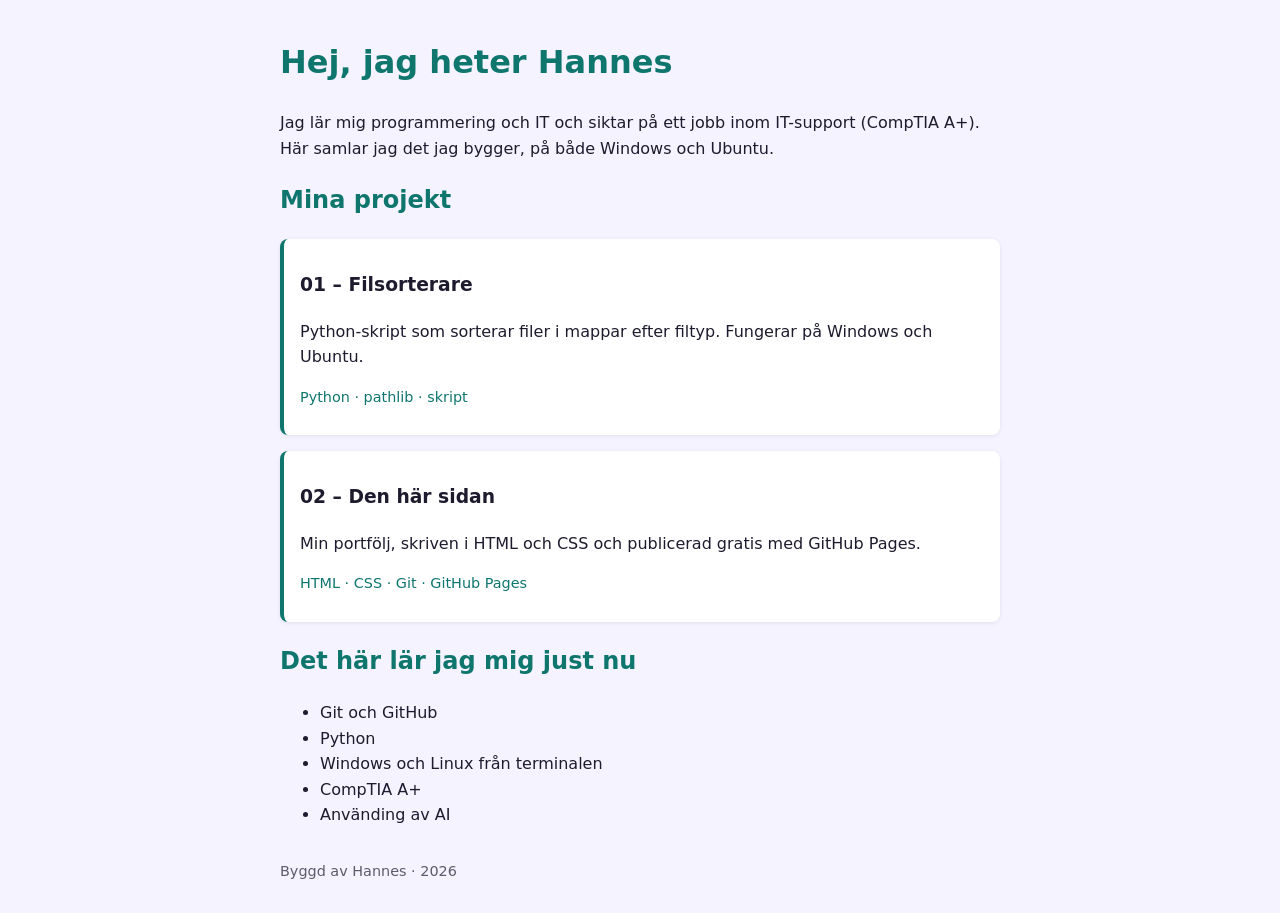
==== index.html @ ddd94f55 "Min första webbsida" ====
<!DOCTYPE html>
<html lang="sv">
<head>
  <!-- head = information OM sidan, syns inte på själva sidan -->
  <meta charset="UTF-8">
  <meta name="viewport" content="width=device-width, initial-scale=1">
  <title>Hannes – projekt</title>
  <link rel="stylesheet" href="style.css">
</head>
<body>
  <!-- body = allt som syns -->
  <header>
    <h1>Hej, jag heter Hannes</h1>
    <p>Jag lär mig programmering och IT och siktar på ett jobb inom IT-support (CompTIA A+).
       Här samlar jag det jag bygger, på både Windows och Ubuntu.</p>
  </header>

  <main>
    <h2>Mina projekt</h2>

    <article class="kort">
      <h3>01 – Filsorterare</h3>
      <p>Python-skript som sorterar filer i mappar efter filtyp. Fungerar på Windows och Ubuntu.</p>
      <p class="taggar">Python · pathlib · skript</p>
    </article>

    <article class="kort">
      <h3>02 – Den här sidan</h3>
      <p>Min portfölj, skriven i HTML och CSS och publicerad gratis med GitHub Pages.</p>
      <p class="taggar">HTML · CSS · Git · GitHub Pages</p>
    </article>

    <h2>Det här lär jag mig just nu</h2>
    <ul>
      <li>Git och GitHub</li>
      <li>Python</li>
      <li>Windows och Linux från terminalen</li>
      <li>CompTIA A+</li>
      <li>Använding av AI</li>
    </ul>
  </main>

  <footer>
    <p>Byggd av Hannes · 2026</p>
  </footer>
</body>
</html>
---- style.css ----
/* Färger samlade på ett ställe, så du byter tema genom att ändra här */
:root {
  --bakgrund: #f5f3ff;
  --text: #1f1b2e;
  --lila: #0f766e;
  --kort: #ffffff;
}

body {
  font-family: system-ui, sans-serif;
  background: var(--bakgrund);
  color: var(--text);
  max-width: 720px;      /* raderna blir inte för långa på stora skärmar */
  margin: 0 auto;        /* centrerar sidan */
  padding: 16px;
  line-height: 1.6;
}

h1, h2 {
  color: var(--lila);
}

.kort {
  background: var(--kort);
  border-left: 4px solid var(--lila);
  border-radius: 8px;
  padding: 12px 16px;
  margin-bottom: 16px;
  box-shadow: 0 1px 4px rgba(0, 0, 0, 0.08);
}

.taggar {
  font-size: 0.9em;
  color: var(--lila);
}

footer {
  margin-top: 32px;
  font-size: 0.9em;
  opacity: 0.7;
}
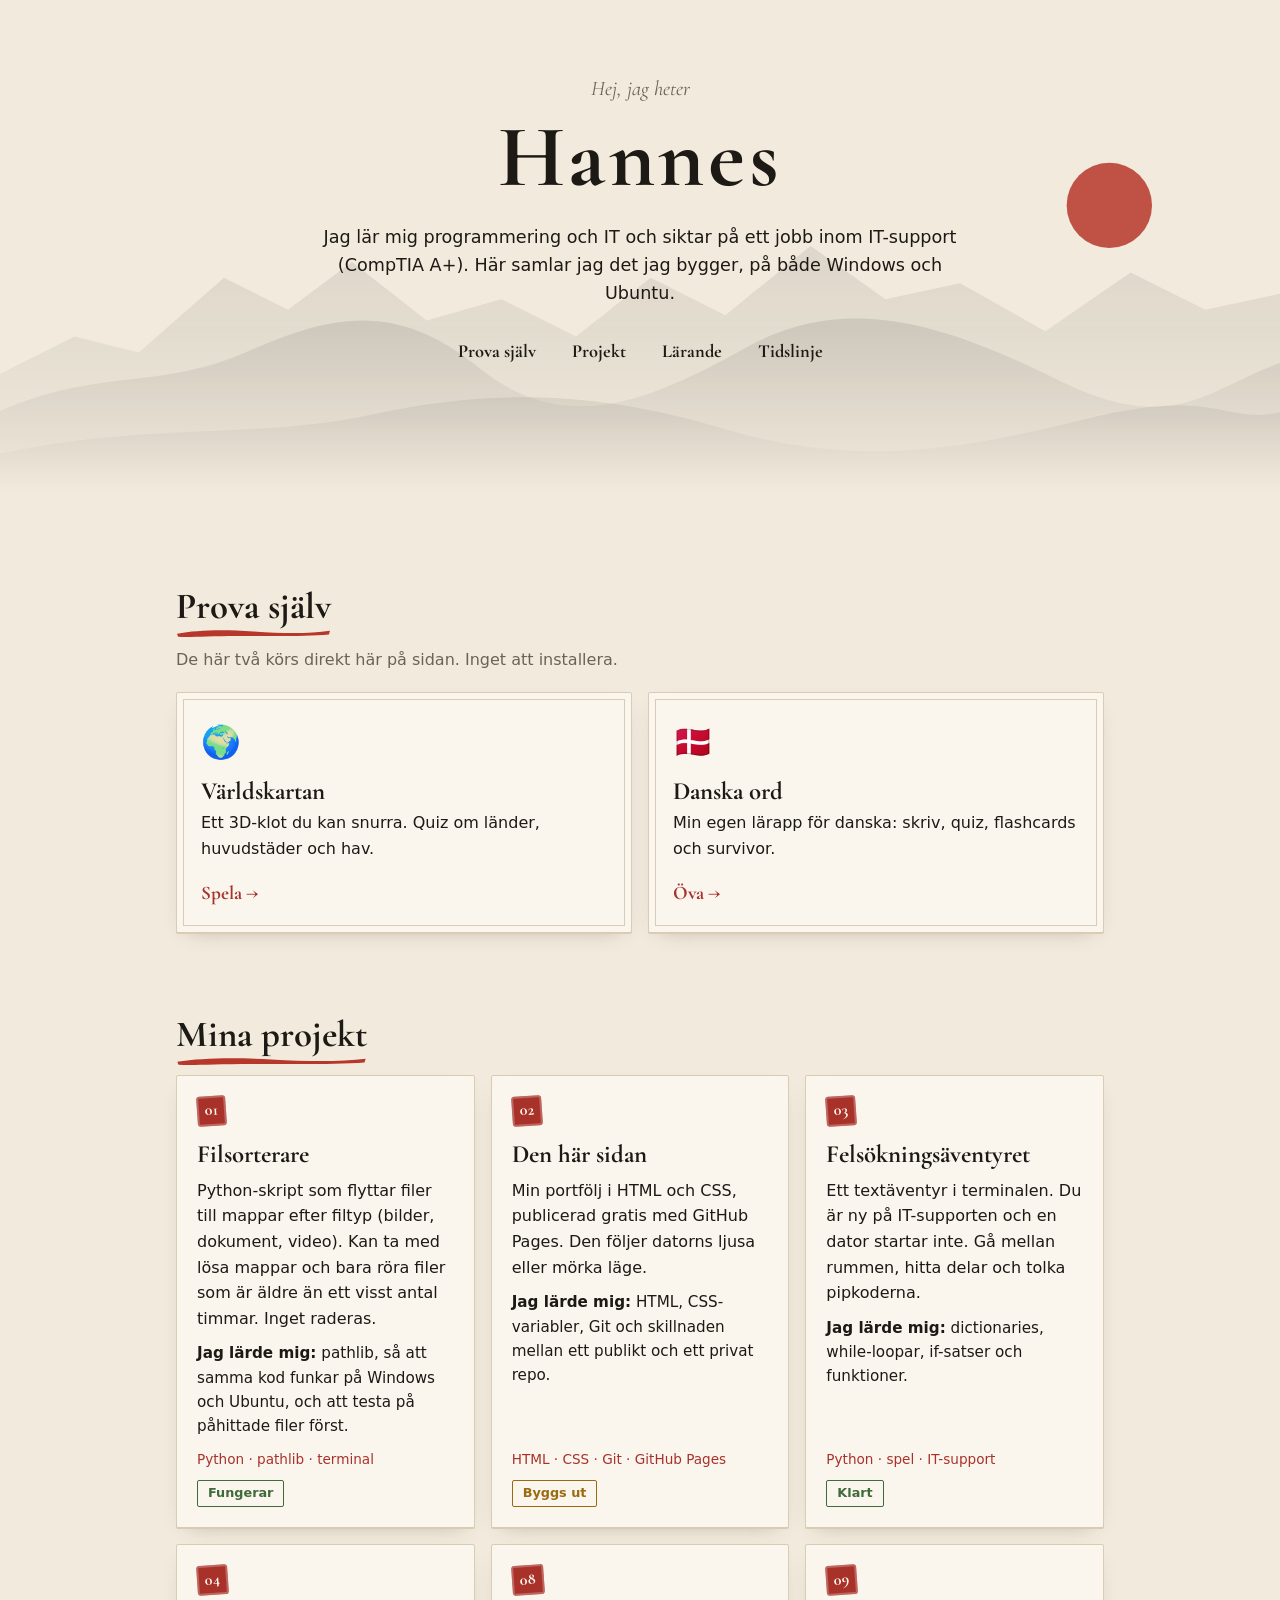
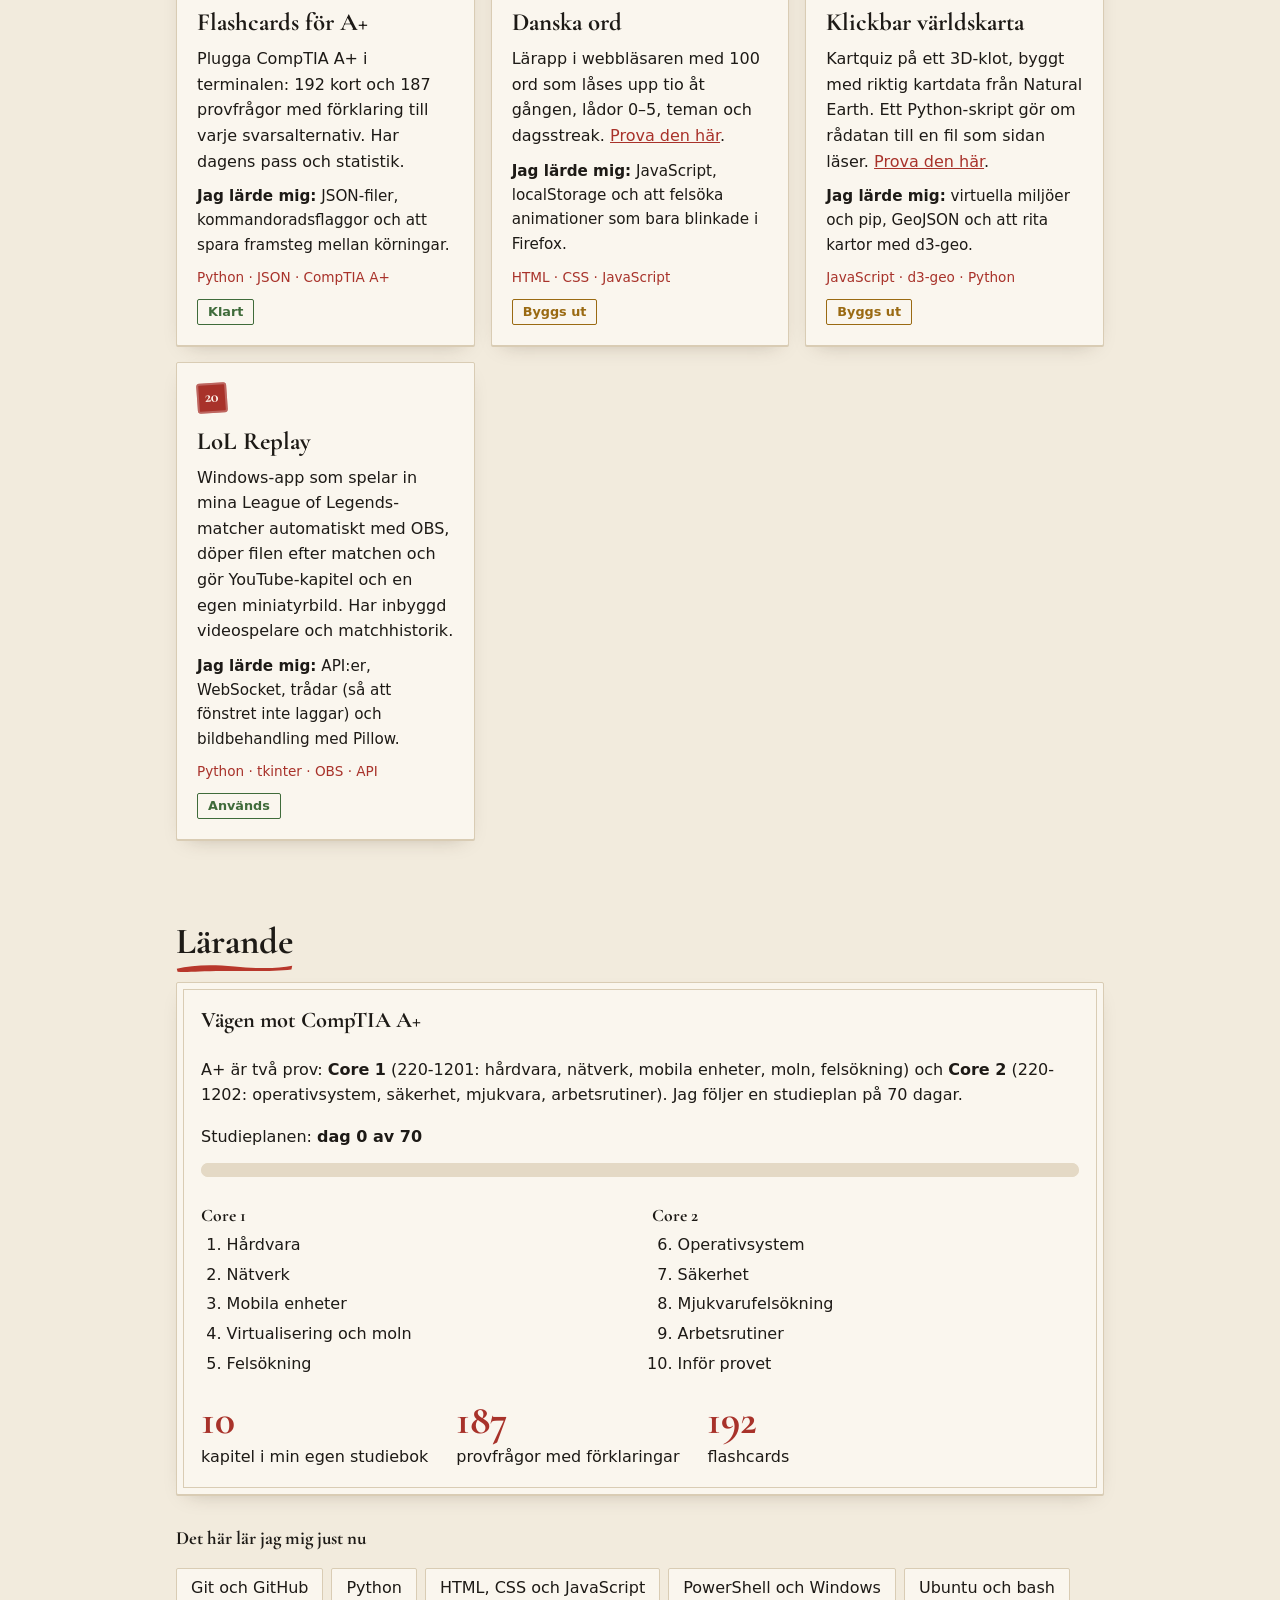
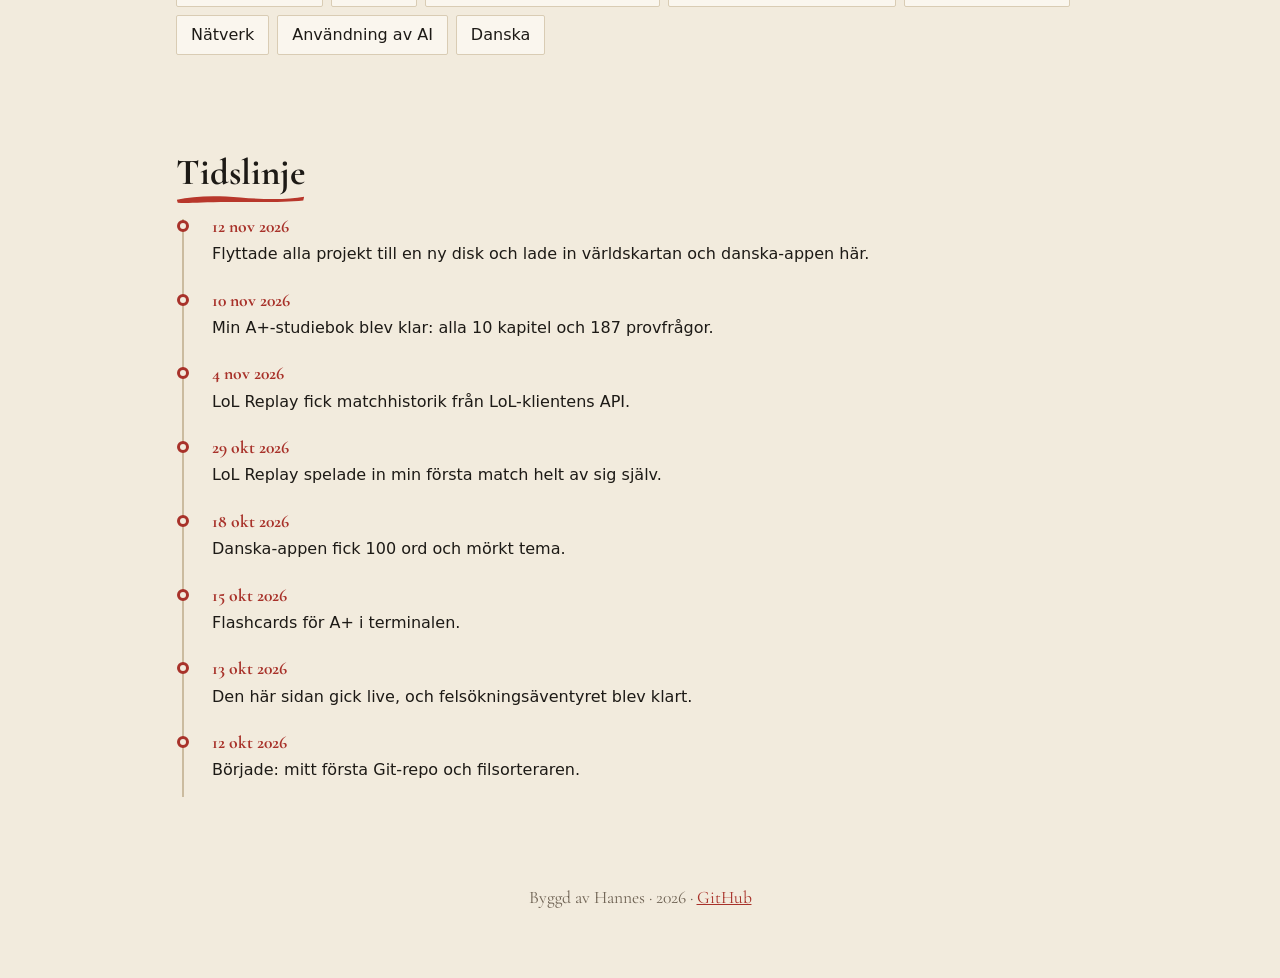
==== commit 82dc76a2: "Ny design Bläck och berg, fler projekt, lärande, världskarta och danska" ====
--- a/index.html
+++ b/index.html
@@ -4,44 +4,215 @@
   <!-- head = information OM sidan, syns inte på själva sidan -->
   <meta charset="UTF-8">
   <meta name="viewport" content="width=device-width, initial-scale=1">
-  <title>Hannes – projekt</title>
+  <title>Hannes – projekt och lärande</title>
+  <meta name="description" content="Hannes portfölj: projekt i Python, HTML och JavaScript, och vägen mot CompTIA A+ och ett jobb inom IT-support.">
+  <!-- Allt utseende ligger i style.css. Byt den filen så byter du design. -->
   <link rel="stylesheet" href="style.css">
 </head>
 <body>
   <!-- body = allt som syns -->
-  <header>
-    <h1>Hej, jag heter Hannes</h1>
-    <p>Jag lär mig programmering och IT och siktar på ett jobb inom IT-support (CompTIA A+).
+
+  <!-- ===== HUVUDET: namn, kort presentation och meny ===== -->
+  <header class="topp">
+    <p class="hej">Hej, jag heter</p>
+    <h1>Hannes</h1>
+    <p class="ingress">Jag lär mig programmering och IT och siktar på ett jobb inom IT-support (CompTIA A+).
        Här samlar jag det jag bygger, på både Windows och Ubuntu.</p>
+
+    <!-- Menyn. href="#projekt" hoppar till elementet som har id="projekt" längre ner -->
+    <nav class="meny" aria-label="Innehåll">
+      <a href="#prova">Prova själv</a>
+      <a href="#projekt">Projekt</a>
+      <a href="#larande">Lärande</a>
+      <a href="#tidslinje">Tidslinje</a>
+    </nav>
   </header>
 
   <main>
-    <h2>Mina projekt</h2>
-
-    <article class="kort">
-      <h3>01 – Filsorterare</h3>
-      <p>Python-skript som sorterar filer i mappar efter filtyp. Fungerar på Windows och Ubuntu.</p>
-      <p class="taggar">Python · pathlib · skript</p>
-    </article>
-
-    <article class="kort">
-      <h3>02 – Den här sidan</h3>
-      <p>Min portfölj, skriven i HTML och CSS och publicerad gratis med GitHub Pages.</p>
-      <p class="taggar">HTML · CSS · Git · GitHub Pages</p>
-    </article>
-
-    <h2>Det här lär jag mig just nu</h2>
-    <ul>
-      <li>Git och GitHub</li>
-      <li>Python</li>
-      <li>Windows och Linux från terminalen</li>
-      <li>CompTIA A+</li>
-      <li>Använding av AI</li>
-    </ul>
+
+    <!-- ===== PROVA SJÄLV: projekt som går att använda direkt i webbläsaren ===== -->
+    <section id="prova">
+      <h2>Prova själv</h2>
+      <p class="under">De här två körs direkt här på sidan. Inget att installera.</p>
+
+      <div class="prova-rad">
+        <!-- Hela kortet är en länk (a-taggen ligger runt allt) -->
+        <a class="prova-kort" href="varldskarta/index.html">
+          <span class="ikon" aria-hidden="true">🌍</span>
+          <h3>Världskartan</h3>
+          <p>Ett 3D-klot du kan snurra. Quiz om länder, huvudstäder och hav.</p>
+          <span class="knapp">Spela →</span>
+        </a>
+
+        <a class="prova-kort" href="danska/index.html">
+          <span class="ikon" aria-hidden="true">🇩🇰</span>
+          <h3>Danska ord</h3>
+          <p>Min egen lärapp för danska: skriv, quiz, flashcards och survivor.</p>
+          <span class="knapp">Öva →</span>
+        </a>
+      </div>
+    </section>
+
+    <!-- ===== PROJEKT: ett article-kort per projekt =====
+         Nytt projekt? Kopiera ett helt <article> ... </article> och ändra texten. -->
+    <section id="projekt">
+      <h2>Mina projekt</h2>
+
+      <div class="kort-rutnat">
+
+        <article class="kort">
+          <p class="nummer">01</p>
+          <h3>Filsorterare</h3>
+          <p>Python-skript som flyttar filer till mappar efter filtyp (bilder, dokument, video).
+             Kan ta med lösa mappar och bara röra filer som är äldre än ett visst antal timmar. Inget raderas.</p>
+          <p class="lardom"><strong>Jag lärde mig:</strong> pathlib, så att samma kod funkar på Windows och Ubuntu, och att testa på påhittade filer först.</p>
+          <p class="taggar">Python · pathlib · terminal</p>
+          <p class="status klar">Fungerar</p>
+        </article>
+
+        <article class="kort">
+          <p class="nummer">02</p>
+          <h3>Den här sidan</h3>
+          <p>Min portfölj i HTML och CSS, publicerad gratis med GitHub Pages.
+             Den följer datorns ljusa eller mörka läge.</p>
+          <p class="lardom"><strong>Jag lärde mig:</strong> HTML, CSS-variabler, Git och skillnaden mellan ett publikt och ett privat repo.</p>
+          <p class="taggar">HTML · CSS · Git · GitHub Pages</p>
+          <p class="status pagar">Byggs ut</p>
+        </article>
+
+        <article class="kort">
+          <p class="nummer">03</p>
+          <h3>Felsökningsäventyret</h3>
+          <p>Ett textäventyr i terminalen. Du är ny på IT-supporten och en dator startar inte.
+             Gå mellan rummen, hitta delar och tolka pipkoderna.</p>
+          <p class="lardom"><strong>Jag lärde mig:</strong> dictionaries, while-loopar, if-satser och funktioner.</p>
+          <p class="taggar">Python · spel · IT-support</p>
+          <p class="status klar">Klart</p>
+        </article>
+
+        <article class="kort">
+          <p class="nummer">04</p>
+          <h3>Flashcards för A+</h3>
+          <p>Plugga CompTIA A+ i terminalen: 192 kort och 187 provfrågor med förklaring
+             till varje svarsalternativ. Har dagens pass och statistik.</p>
+          <p class="lardom"><strong>Jag lärde mig:</strong> JSON-filer, kommandoradsflaggor och att spara framsteg mellan körningar.</p>
+          <p class="taggar">Python · JSON · CompTIA A+</p>
+          <p class="status klar">Klart</p>
+        </article>
+
+        <article class="kort">
+          <p class="nummer">08</p>
+          <h3>Danska ord</h3>
+          <p>Lärapp i webbläsaren med 100 ord som låses upp tio åt gången, lådor 0–5,
+             teman och dagsstreak. <a href="danska/index.html">Prova den här</a>.</p>
+          <p class="lardom"><strong>Jag lärde mig:</strong> JavaScript, localStorage och att felsöka animationer som bara blinkade i Firefox.</p>
+          <p class="taggar">HTML · CSS · JavaScript</p>
+          <p class="status pagar">Byggs ut</p>
+        </article>
+
+        <article class="kort">
+          <p class="nummer">09</p>
+          <h3>Klickbar världskarta</h3>
+          <p>Kartquiz på ett 3D-klot, byggt med riktig kartdata från Natural Earth.
+             Ett Python-skript gör om rådatan till en fil som sidan läser. <a href="varldskarta/index.html">Prova den här</a>.</p>
+          <p class="lardom"><strong>Jag lärde mig:</strong> virtuella miljöer och pip, GeoJSON och att rita kartor med d3-geo.</p>
+          <p class="taggar">JavaScript · d3-geo · Python</p>
+          <p class="status pagar">Byggs ut</p>
+        </article>
+
+        <article class="kort">
+          <p class="nummer">20</p>
+          <h3>LoL Replay</h3>
+          <p>Windows-app som spelar in mina League of Legends-matcher automatiskt med OBS,
+             döper filen efter matchen och gör YouTube-kapitel och en egen miniatyrbild.
+             Har inbyggd videospelare och matchhistorik.</p>
+          <p class="lardom"><strong>Jag lärde mig:</strong> API:er, WebSocket, trådar (så att fönstret inte laggar) och bildbehandling med Pillow.</p>
+          <p class="taggar">Python · tkinter · OBS · API</p>
+          <p class="status klar">Används</p>
+        </article>
+
+      </div>
+    </section>
+
+    <!-- ===== LÄRANDE: A+-framsteg och vad jag lär mig ===== -->
+    <section id="larande">
+      <h2>Lärande</h2>
+
+      <div class="aplus">
+        <h3>Vägen mot CompTIA A+</h3>
+        <p>A+ är två prov: <strong>Core 1</strong> (220-1201: hårdvara, nätverk, mobila enheter, moln, felsökning)
+           och <strong>Core 2</strong> (220-1202: operativsystem, säkerhet, mjukvara, arbetsrutiner).
+           Jag följer en studieplan på 70 dagar.</p>
+
+        <!-- ÄNDRA HÄR när du bockat av dagar i framsteg.md:
+             ändra value="0" till antal klara dagar, och siffran i texten under. -->
+        <label class="mataretikett" for="aplus-matare">Studieplanen: <strong>dag 0 av 70</strong></label>
+        <progress id="aplus-matare" value="0" max="70">0 av 70</progress>
+
+        <!-- Kapitlen. Lägg till class="klar" på li när du har läst ett kapitel. -->
+        <div class="faser">
+          <div>
+            <h4>Core 1</h4>
+            <ol class="kapitel">
+              <li>Hårdvara</li>
+              <li>Nätverk</li>
+              <li>Mobila enheter</li>
+              <li>Virtualisering och moln</li>
+              <li>Felsökning</li>
+            </ol>
+          </div>
+          <div>
+            <h4>Core 2</h4>
+            <ol class="kapitel" start="6">
+              <li>Operativsystem</li>
+              <li>Säkerhet</li>
+              <li>Mjukvarufelsökning</li>
+              <li>Arbetsrutiner</li>
+              <li>Inför provet</li>
+            </ol>
+          </div>
+        </div>
+
+        <!-- Det jag har byggt för att plugga -->
+        <ul class="siffror">
+          <li><span>10</span> kapitel i min egen studiebok</li>
+          <li><span>187</span> provfrågor med förklaringar</li>
+          <li><span>192</span> flashcards</li>
+        </ul>
+      </div>
+
+      <h3>Det här lär jag mig just nu</h3>
+      <ul class="amnen">
+        <li>Git och GitHub</li>
+        <li>Python</li>
+        <li>HTML, CSS och JavaScript</li>
+        <li>PowerShell och Windows</li>
+        <li>Ubuntu och bash</li>
+        <li>Nätverk</li>
+        <li>Användning av AI</li>
+        <li>Danska</li>
+      </ul>
+    </section>
+
+    <!-- ===== TIDSLINJE: viktiga steg, nyaste överst ===== -->
+    <section id="tidslinje">
+      <h2>Tidslinje</h2>
+      <ol class="tidslinje">
+        <li><time datetime="2026-11-12">12 nov 2026</time> Flyttade alla projekt till en ny disk och lade in världskartan och danska-appen här.</li>
+        <li><time datetime="2026-11-10">10 nov 2026</time> Min A+-studiebok blev klar: alla 10 kapitel och 187 provfrågor.</li>
+        <li><time datetime="2026-11-04">4 nov 2026</time> LoL Replay fick matchhistorik från LoL-klientens API.</li>
+        <li><time datetime="2026-10-29">29 okt 2026</time> LoL Replay spelade in min första match helt av sig själv.</li>
+        <li><time datetime="2026-10-18">18 okt 2026</time> Danska-appen fick 100 ord och mörkt tema.</li>
+        <li><time datetime="2026-10-15">15 okt 2026</time> Flashcards för A+ i terminalen.</li>
+        <li><time datetime="2026-10-13">13 okt 2026</time> Den här sidan gick live, och felsökningsäventyret blev klart.</li>
+        <li><time datetime="2026-10-12">12 okt 2026</time> Började: mitt första Git-repo och filsorteraren.</li>
+      </ol>
+    </section>
+
   </main>
 
   <footer>
-    <p>Byggd av Hannes · 2026</p>
+    <p>Byggd av Hannes · 2026 · <a href="https://github.com/iskalldrake">GitHub</a></p>
   </footer>
 </body>
 </html>
--- a/style.css
+++ b/style.css
@@ -1,41 +1,249 @@
-/* Färger samlade på ett ställe, så du byter tema genom att ändra här */
-:root {
-  --bakgrund: #f5f3ff;
-  --text: #1f1b2e;
-  --lila: #0f766e;
-  --kort: #ffffff;
-}
+@import url("https://fonts.googleapis.com/css2?family=Cormorant+Garamond:wght@500;700&display=swap");
+
+/* style.css – hela utseendet för portföljen.
+   DEL 1 = grunden (layout). DEL 2 = designen (färger, typsnitt, effekter). */
+
+/* ============================================================
+   DEL 1: GRUNDEN (samma i alla designer)
+   Här står hur saker ligger på sidan: bredd, mellanrum, rutnät.
+   Färger och typsnitt står i DEL 2 längre ner.
+   ============================================================ */
+
+/* box-sizing: border-box gör att padding räknas in i bredden,
+   så att rutor inte blir bredare än man tror */
+*, *::before, *::after { box-sizing: border-box; }
+
+html { scroll-behavior: smooth; }          /* mjuk scroll när du klickar i menyn */
 
 body {
-  font-family: system-ui, sans-serif;
+  margin: 0;
   background: var(--bakgrund);
   color: var(--text);
-  max-width: 720px;      /* raderna blir inte för långa på stora skärmar */
-  margin: 0 auto;        /* centrerar sidan */
-  padding: 16px;
+  font-family: var(--brodtext);
   line-height: 1.6;
 }
 
-h1, h2 {
-  color: var(--lila);
-}
-
-.kort {
-  background: var(--kort);
-  border-left: 4px solid var(--lila);
-  border-radius: 8px;
-  padding: 12px 16px;
-  margin-bottom: 16px;
-  box-shadow: 0 1px 4px rgba(0, 0, 0, 0.08);
-}
-
-.taggar {
-  font-size: 0.9em;
-  color: var(--lila);
-}
-
-footer {
-  margin-top: 32px;
-  font-size: 0.9em;
-  opacity: 0.7;
-}
+/* Sidans innehåll blir max 960 px brett och hamnar i mitten */
+.topp, main, footer {
+  max-width: 960px;
+  margin: 0 auto;
+  padding-left: 16px;
+  padding-right: 16px;
+}
+
+a { color: var(--accent); }
+
+h1, h2, h3, h4 { font-family: var(--rubriktext); line-height: 1.2; }
+
+/* ----- Huvudet ----- */
+.topp { padding-top: 64px; padding-bottom: 40px; }
+.hej { margin: 0; color: var(--dov); }
+h1 { margin: 0 0 12px; font-size: clamp(2.6rem, 9vw, 4.5rem); }   /* clamp = minst, helst, högst */
+.ingress { max-width: 60ch; font-size: 1.1rem; margin: 0 0 24px; }
+
+.meny { display: flex; flex-wrap: wrap; gap: 8px; }
+.meny a { text-decoration: none; padding: 6px 14px; }
+
+/* ----- Sektioner ----- */
+section { padding: 40px 0; scroll-margin-top: 16px; }
+h2 { font-size: 1.8rem; margin: 0 0 8px; }
+.under { margin: 0 0 20px; color: var(--dov); }
+
+/* ----- Prova själv: två stora kort bredvid varandra ----- */
+.prova-rad {
+  display: grid;
+  grid-template-columns: repeat(auto-fit, minmax(260px, 1fr));   /* lika breda, hoppar ner på mobil */
+  gap: 16px;
+}
+.prova-kort {
+  display: block;
+  padding: 24px;
+  text-decoration: none;
+  color: inherit;
+  transition: transform .2s, box-shadow .2s, border-color .2s;
+}
+.prova-kort:hover, .prova-kort:focus-visible { transform: translateY(-3px); }
+.prova-kort h3 { margin: 8px 0 4px; font-size: 1.4rem; }
+.prova-kort p { margin: 0 0 16px; }
+.ikon { font-size: 2rem; }
+.knapp { display: inline-block; font-weight: 700; }
+
+/* ----- Projektkort i ett rutnät ----- */
+.kort-rutnat {
+  display: grid;
+  grid-template-columns: repeat(auto-fill, minmax(280px, 1fr));
+  gap: 16px;
+}
+.kort { padding: 20px; display: flex; flex-direction: column; }
+.kort h3 { margin: 4px 0 8px; font-size: 1.25rem; }
+.kort p { margin: 0 0 10px; }
+.nummer { font-size: .85rem; font-weight: 700; color: var(--dov); margin: 0; }
+.lardom { font-size: .95rem; }
+.taggar { font-size: .85rem; color: var(--accent); margin-top: auto !important; }   /* auto = taggarna hamnar längst ner */
+.status { font-size: .8rem; font-weight: 700; display: inline-block; align-self: flex-start;
+          padding: 2px 10px; margin: 0 !important; }
+
+/* ----- Lärande ----- */
+.aplus { padding: 24px; margin-bottom: 32px; }
+.aplus h3 { margin-top: 0; font-size: 1.4rem; }
+.mataretikett { display: block; margin: 16px 0 6px; }
+
+/* Mätaren. appearance: none tar bort webbläsarens egen stil,
+   sedan finns en rad för Chrome/Safari (webkit) och en för Firefox (moz) */
+progress { appearance: none; -webkit-appearance: none; width: 100%; height: 14px; border: 0;
+           border-radius: 99px; background: var(--matare-bakgrund); overflow: hidden; }
+progress::-webkit-progress-bar { background: var(--matare-bakgrund); border-radius: 99px; }
+progress::-webkit-progress-value { background: var(--matare); border-radius: 99px; }
+progress::-moz-progress-bar { background: var(--matare); border-radius: 99px; }
+
+.faser { display: grid; grid-template-columns: repeat(auto-fit, minmax(220px, 1fr)); gap: 8px 24px; margin-top: 16px; }
+.faser h4 { margin: 8px 0 4px; font-size: 1.1rem; }
+.kapitel { margin: 0; padding-left: 1.6em; }
+.kapitel li { padding: 2px 0; }
+.kapitel li.klar { text-decoration: line-through; color: var(--dov); }
+.kapitel li.klar::after { content: " ✓"; color: var(--accent); }
+
+.siffror { list-style: none; padding: 0; margin: 20px 0 0; display: flex; flex-wrap: wrap; gap: 12px 28px; }
+.siffror span { display: block; font-family: var(--rubriktext); font-size: 2rem; font-weight: 700; color: var(--accent); line-height: 1.1; }
+
+.amnen { list-style: none; padding: 0; display: flex; flex-wrap: wrap; gap: 8px; }
+.amnen li { padding: 6px 14px; }
+
+/* ----- Tidslinje ----- */
+.tidslinje { list-style: none; padding: 0 0 0 24px; margin: 0; position: relative; }
+.tidslinje::before { content: ""; position: absolute; left: 6px; top: 6px; bottom: 6px; width: 2px; background: var(--linje); }
+.tidslinje li { position: relative; padding: 0 0 20px 12px; }
+.tidslinje li::before { content: ""; position: absolute; left: -23px; top: 7px; width: 12px; height: 12px;
+                        border-radius: 50%; background: var(--accent); }
+.tidslinje time { display: block; font-weight: 700; font-size: .9rem; color: var(--dov); }
+
+footer { padding-top: 24px; padding-bottom: 48px; color: var(--dov); font-size: .9rem; }
+
+/* Synligt fokus för den som använder tangentbordet (Tab) */
+a:focus-visible { outline: 2px solid var(--accent); outline-offset: 3px; }
+
+/* Den som har valt "minska rörelse" i datorn får inga animationer */
+@media (prefers-reduced-motion: reduce) {
+  *, *::before, *::after { animation: none !important; transition: none !important; }
+  html { scroll-behavior: auto; }
+}
+
+
+/* ============================================================
+   DEL 2: DESIGNEN "BLÄCK OCH BERG"
+   Som en gammal bokrulle: papper, svart bläck, berg i dimma
+   och en röd sol. Röda stämplar på projektnumren.
+   Byt färger i :root nedan.
+   ============================================================ */
+
+/* Typsnittet Cormorant Garamond (rubriker) hämtas från Google Fonts */
+
+:root {
+  color-scheme: light dark;
+  --bakgrund: #f2ebdd;        /* papper */
+  --yta: #faf6ee;             /* ljusare papper för korten */
+  --kant: #d9ccb4;
+  --text: #1d1a16;            /* bläck */
+  --dov: #6e6253;
+  --accent: #a8322a;          /* röd stämpelfärg */
+  --linje: #cbbb9f;
+  --matare: #a8322a;
+  --matare-bakgrund: #e4d9c5;
+  --rubriktext: "Cormorant Garamond", "Palatino Linotype", Georgia, serif;
+  --brodtext: system-ui, "Segoe UI", Ubuntu, sans-serif;
+  /* Bergen och solen är en bild (SVG) skriven direkt i koden */
+  --berg: url("data:image/svg+xml,%3Csvg xmlns='http://www.w3.org/2000/svg' viewBox='0 0 1200 320' preserveAspectRatio='xMidYMax slice'%3E %3Cdefs%3E%3ClinearGradient id='f' x1='0' y1='0' x2='0' y2='1'%3E%3Cstop offset='.35' stop-color='%23fff'/%3E%3Cstop offset='1' stop-color='%23000'/%3E%3C/linearGradient%3E %3Cmask id='m'%3E%3Crect width='1200' height='320' fill='url(%23f)'/%3E%3C/mask%3E%3C/defs%3E %3Ccircle cx='1040' cy='52' r='40' fill='%23b8372b' opacity='.85'/%3E %3Cg mask='url(%23m)'%3E %3Cpath fill='%231d1a16' opacity='.09' d='M0 210 L70 175 L130 190 L210 120 L270 150 L330 105 L400 160 L470 140 L540 175 L610 120 L680 155 L760 90 L830 140 L900 125 L980 170 L1060 115 L1130 150 L1200 135 V320 H0Z'/%3E %3Cpath fill='%231d1a16' opacity='.14' d='M0 245 C90 205 150 225 230 190 S370 140 450 205 S610 235 700 185 S880 160 990 215 S1130 225 1200 200 V320 H0Z'/%3E %3Cpath fill='%231d1a16' opacity='.2' d='M0 285 C140 255 240 272 350 248 S560 226 680 262 S900 282 1020 252 S1150 258 1200 246 V320 H0Z'/%3E %3C/g%3E%3C/svg%3E");
+  --pensel: url("data:image/svg+xml,%3Csvg xmlns='http://www.w3.org/2000/svg' viewBox='0 0 300 16' preserveAspectRatio='none'%3E%3Cpath fill='%23b8372b' d='M2 9 C40 4 90 3 150 6 S260 9 298 5 L296 10 C250 13 180 12 120 12 S30 14 4 13 Z'/%3E%3C/svg%3E");
+}
+
+/* Bergen ligger överst på sidan, bakom namnet */
+body {
+  background:
+    var(--berg) center top 150px / max(1100px, 100%) auto no-repeat,
+    var(--bakgrund);
+}
+
+/* ----- Huvudet ----- */
+.topp { padding-top: 72px; padding-bottom: 170px; text-align: center; }
+.hej { font-family: var(--rubriktext); font-size: 1.3rem; font-style: italic; }
+h1 { font-weight: 700; letter-spacing: .04em; font-size: clamp(3rem, 11vw, 5.5rem); }
+.ingress { margin-left: auto; margin-right: auto; }
+.meny { justify-content: center; }
+.meny a {
+  color: var(--text);
+  font-family: var(--rubriktext);
+  font-size: 1.15rem;
+  font-weight: 700;
+  border-bottom: 2px solid transparent;
+}
+.meny a:hover { border-bottom-color: var(--accent); color: var(--accent); }
+
+/* ----- Rubriker med ett rött penseldrag under ----- */
+h2 {
+  font-size: 2.3rem;
+  display: inline-block;
+  padding-bottom: 10px;
+  background: var(--pensel) left bottom / 100% 12px no-repeat;
+}
+h3, h4 { font-weight: 700; }
+.kort h3, .prova-kort h3 { font-size: 1.55rem; }
+
+/* ----- Kort som pappersark ----- */
+.prova-kort, .kort, .aplus {
+  background: var(--yta);
+  border: 1px solid var(--kant);
+  border-radius: 2px;
+  box-shadow: 0 1px 0 var(--kant), 0 8px 20px -12px rgba(60, 40, 20, .35);
+  position: relative;
+}
+/* Tunn dubbelram innanför kanten, som på en gammal karta */
+.prova-kort::after, .aplus::after {
+  content: ""; position: absolute; inset: 6px;
+  border: 1px solid var(--kant); pointer-events: none;
+}
+.prova-kort:hover, .prova-kort:focus-visible { box-shadow: 0 1px 0 var(--kant), 0 16px 28px -14px rgba(60, 40, 20, .5); }
+.prova-kort .knapp { color: var(--accent); font-family: var(--rubriktext); font-size: 1.2rem; }
+
+/* Projektnumret som en röd stämpel, lite snett */
+.nummer {
+  align-self: flex-start;
+  color: #fff7ee;
+  background: var(--accent);
+  font-family: var(--rubriktext);
+  font-size: 1rem;
+  padding: 2px 8px;
+  border-radius: 3px;
+  transform: rotate(-4deg);
+  box-shadow: inset 0 0 0 2px rgba(255, 255, 255, .25);
+}
+
+.status { border: 1px solid currentColor; border-radius: 2px; }
+.status.klar  { color: #3f6b3a; }
+.status.pagar { color: #9a6a12; }
+
+.siffror span { font-size: 2.6rem; }
+.amnen li { border: 1px solid var(--kant); background: var(--yta); border-radius: 2px; }
+.tidslinje li::before { background: var(--bakgrund); border: 3px solid var(--accent); }
+.tidslinje time { font-family: var(--rubriktext); font-size: 1.1rem; color: var(--accent); }
+
+footer { text-align: center; font-family: var(--rubriktext); font-size: 1.1rem; }
+
+/* ----- Mörkt läge: samma berg i natten, med en blek måne ----- */
+@media (prefers-color-scheme: dark) {
+  :root {
+    --bakgrund: #13120f;
+    --yta: #1c1a16;
+    --kant: #36302a;
+    --text: #e8dfcc;
+    --dov: #a59a87;
+    --accent: #e0574a;
+    --linje: #3d362e;
+    --matare: #e0574a;
+    --matare-bakgrund: #2a2621;
+    --berg: url("data:image/svg+xml,%3Csvg xmlns='http://www.w3.org/2000/svg' viewBox='0 0 1200 320' preserveAspectRatio='xMidYMax slice'%3E %3Cdefs%3E%3ClinearGradient id='f' x1='0' y1='0' x2='0' y2='1'%3E%3Cstop offset='.35' stop-color='%23fff'/%3E%3Cstop offset='1' stop-color='%23000'/%3E%3C/linearGradient%3E %3Cmask id='m'%3E%3Crect width='1200' height='320' fill='url(%23f)'/%3E%3C/mask%3E%3C/defs%3E %3Ccircle cx='1040' cy='52' r='40' fill='%23e9d8a6' opacity='.9'/%3E %3Cg mask='url(%23m)'%3E %3Cpath fill='%23e8dfcc' opacity='.09' d='M0 210 L70 175 L130 190 L210 120 L270 150 L330 105 L400 160 L470 140 L540 175 L610 120 L680 155 L760 90 L830 140 L900 125 L980 170 L1060 115 L1130 150 L1200 135 V320 H0Z'/%3E %3Cpath fill='%23e8dfcc' opacity='.14' d='M0 245 C90 205 150 225 230 190 S370 140 450 205 S610 235 700 185 S880 160 990 215 S1130 225 1200 200 V320 H0Z'/%3E %3Cpath fill='%23e8dfcc' opacity='.2' d='M0 285 C140 255 240 272 350 248 S560 226 680 262 S900 282 1020 252 S1150 258 1200 246 V320 H0Z'/%3E %3C/g%3E%3C/svg%3E");
+  }
+  .nummer { color: #1c1a16; }
+  .status.klar  { color: #8fc487; }
+  .status.pagar { color: #e3b45a; }
+  .prova-kort, .kort, .aplus { box-shadow: 0 8px 20px -12px rgba(0, 0, 0, .7); }
+}
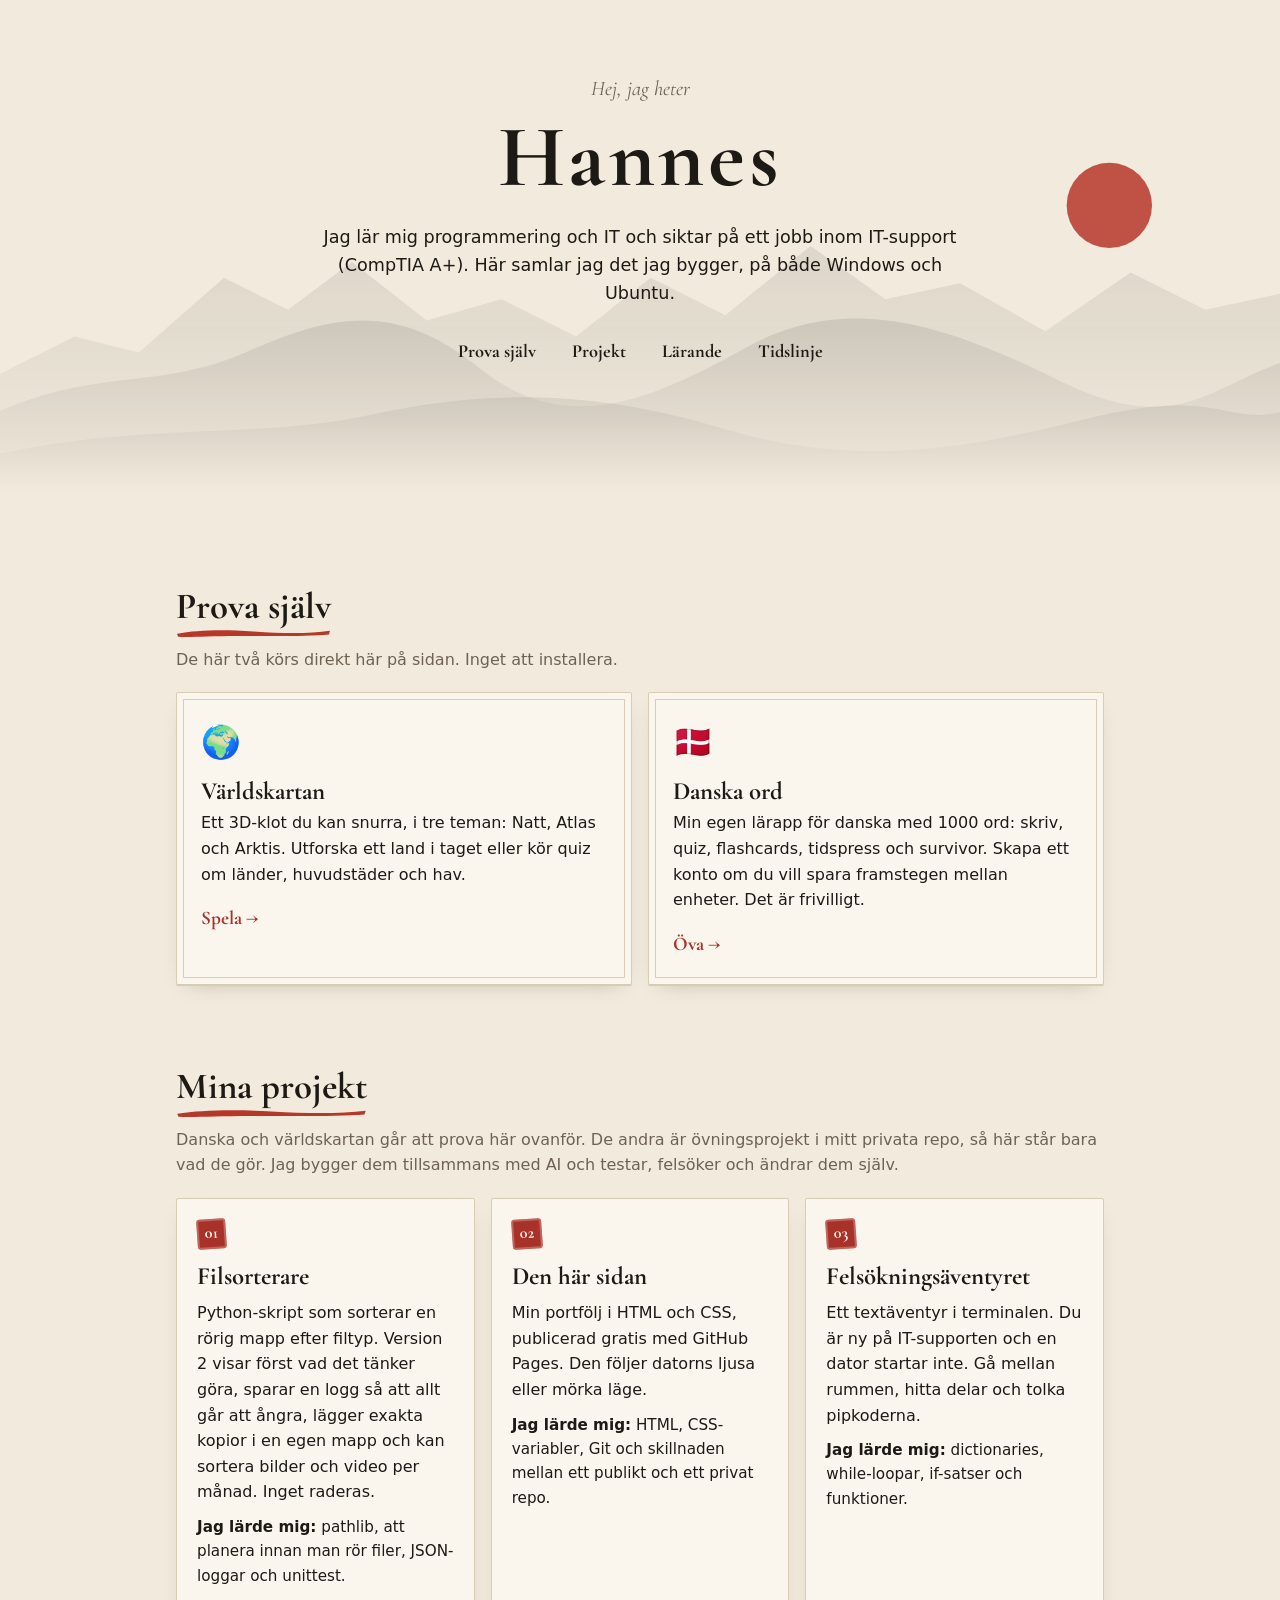
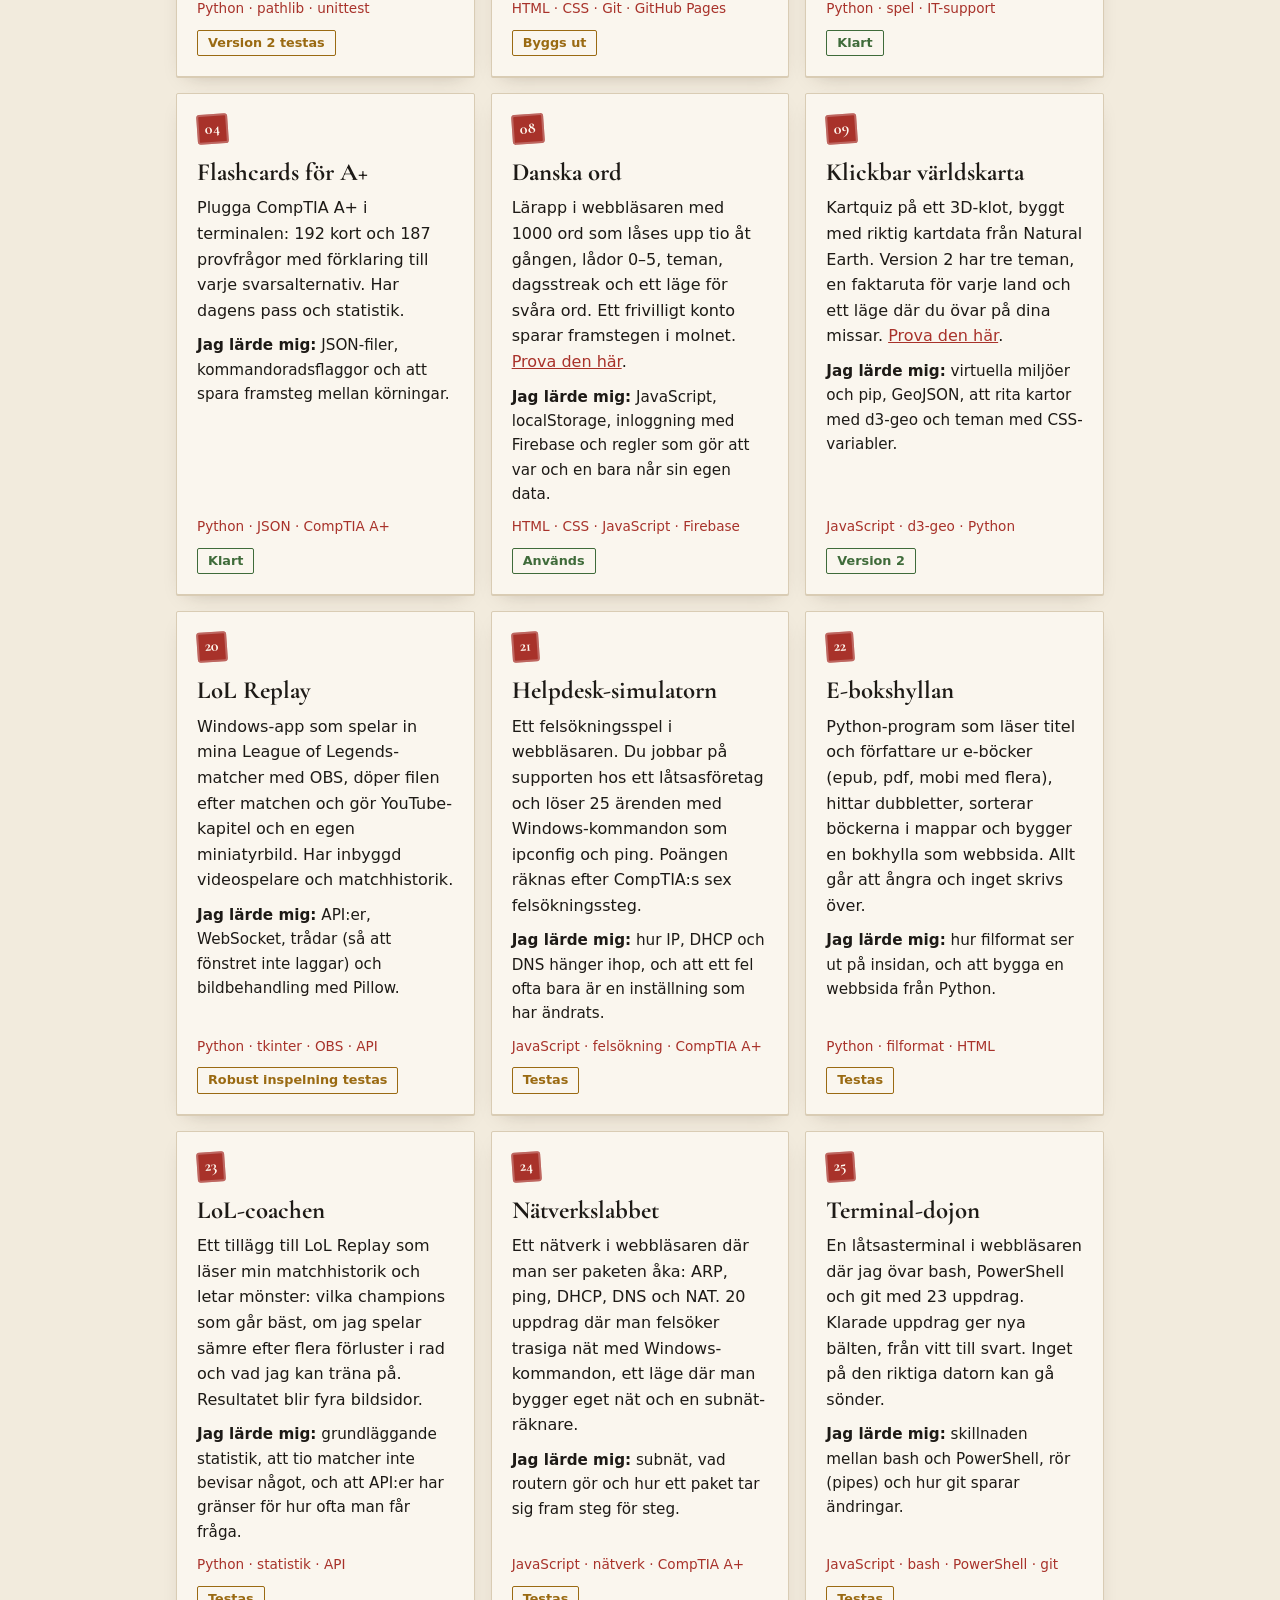
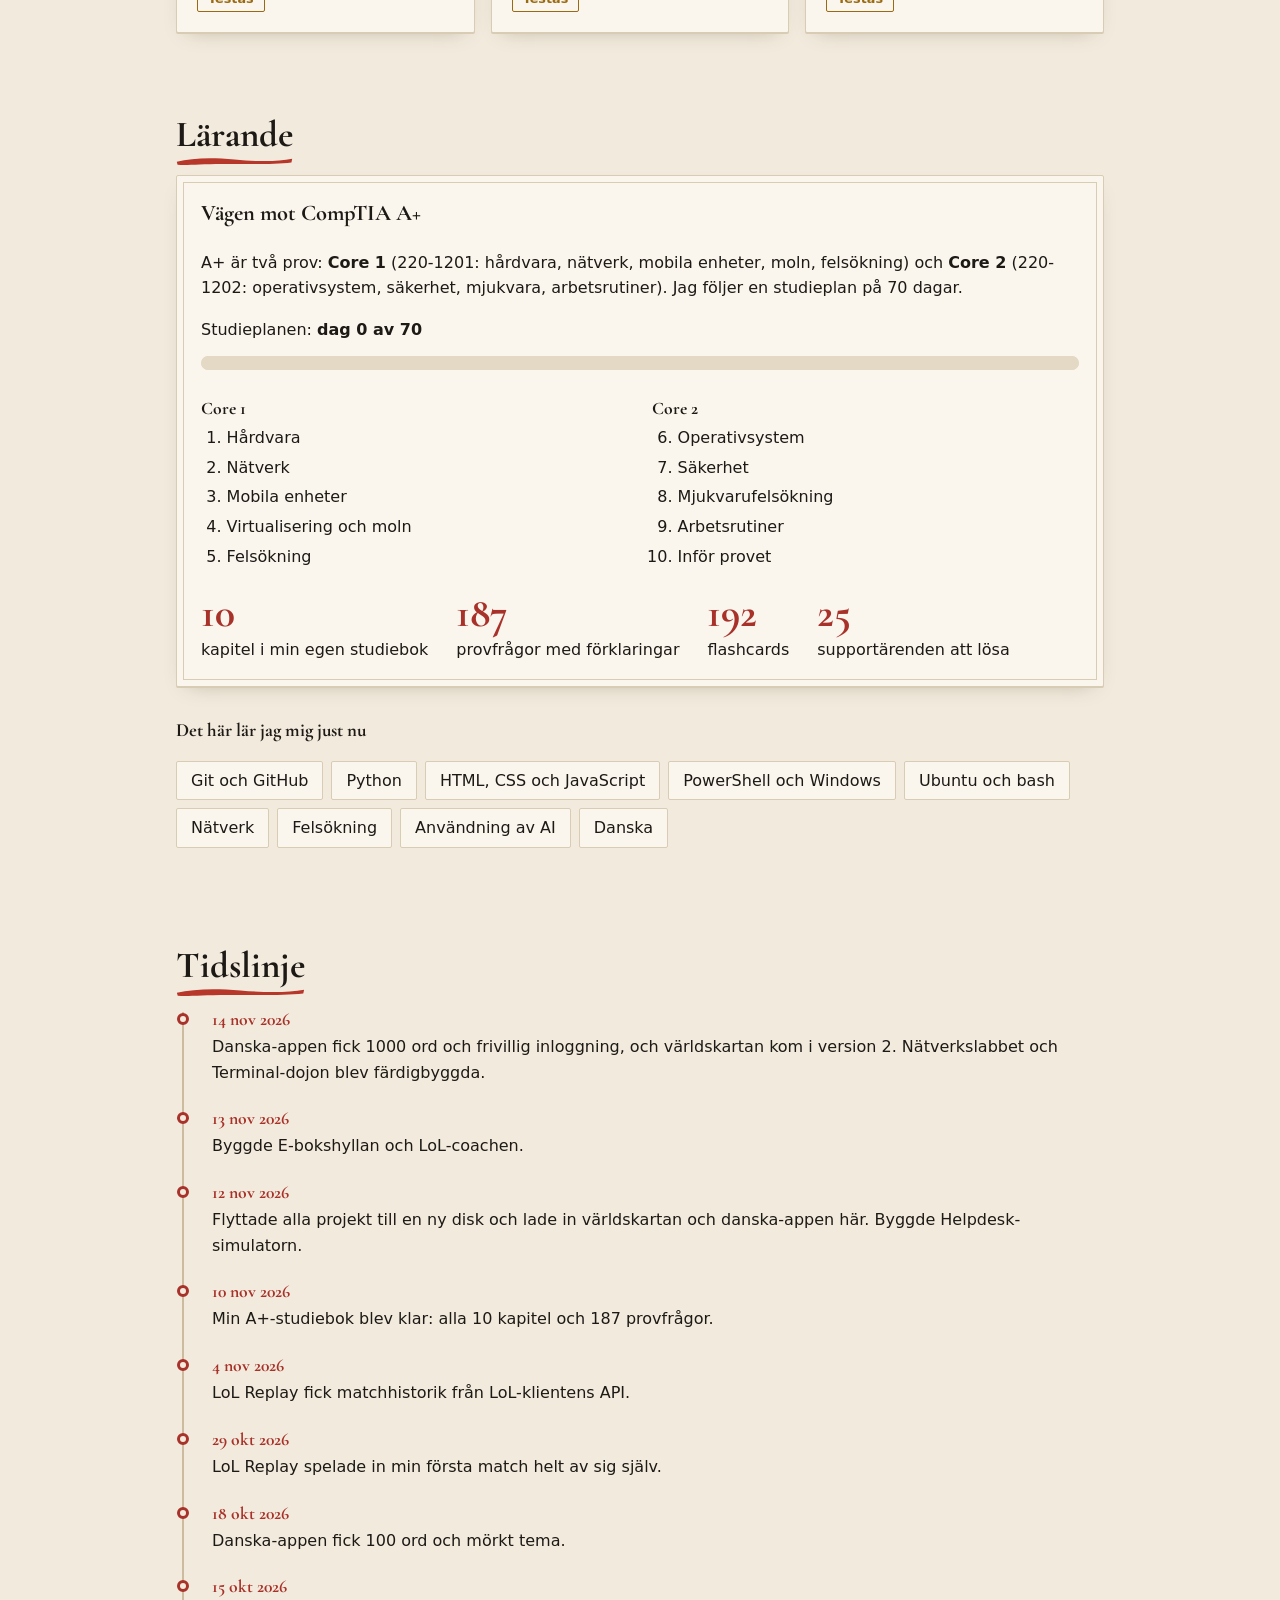
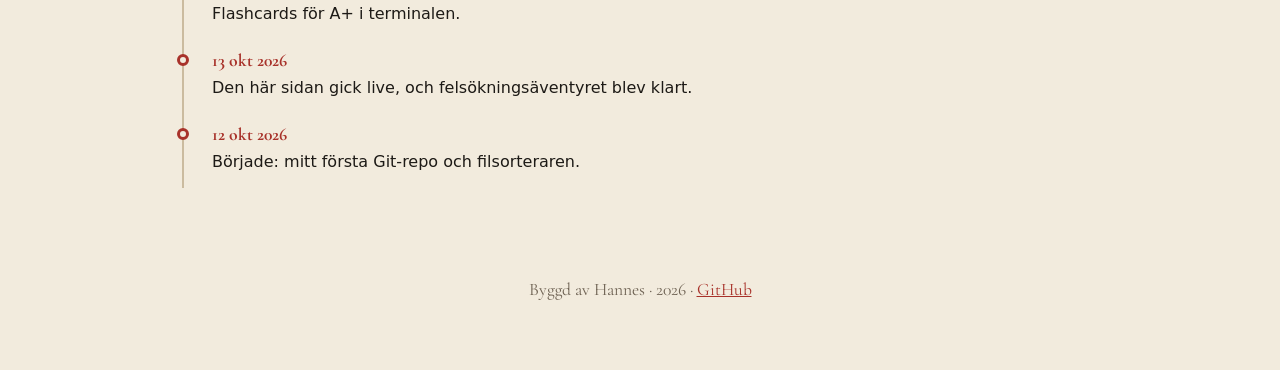
==== commit 8fc1dd44: "Portföljen: kort för projekt 21-25, danska och världskartan v2" ====
--- a/index.html
+++ b/index.html
@@ -40,34 +40,42 @@
         <a class="prova-kort" href="varldskarta/index.html">
           <span class="ikon" aria-hidden="true">🌍</span>
           <h3>Världskartan</h3>
-          <p>Ett 3D-klot du kan snurra. Quiz om länder, huvudstäder och hav.</p>
+          <p>Ett 3D-klot du kan snurra, i tre teman: Natt, Atlas och Arktis.
+             Utforska ett land i taget eller kör quiz om länder, huvudstäder och hav.</p>
           <span class="knapp">Spela →</span>
         </a>
 
         <a class="prova-kort" href="danska/index.html">
           <span class="ikon" aria-hidden="true">🇩🇰</span>
           <h3>Danska ord</h3>
-          <p>Min egen lärapp för danska: skriv, quiz, flashcards och survivor.</p>
+          <p>Min egen lärapp för danska med 1000 ord: skriv, quiz, flashcards, tidspress och survivor.
+             Skapa ett konto om du vill spara framstegen mellan enheter. Det är frivilligt.</p>
           <span class="knapp">Öva →</span>
         </a>
       </div>
     </section>
 
     <!-- ===== PROJEKT: ett article-kort per projekt =====
-         Nytt projekt? Kopiera ett helt <article> ... </article> och ändra texten. -->
+         Nytt projekt? Kopiera ett helt <article> ... </article> och ändra texten.
+         Numret är projektets nummer i min egen projektlista, därför hoppar numren ibland. -->
     <section id="projekt">
       <h2>Mina projekt</h2>
+      <!-- Ärlig rad om var koden finns och hur projekten byggs. Ändra fritt. -->
+      <p class="under">Danska och världskartan går att prova här ovanför. De andra är övningsprojekt
+         i mitt privata repo, så här står bara vad de gör. Jag bygger dem tillsammans med AI
+         och testar, felsöker och ändrar dem själv.</p>
 
       <div class="kort-rutnat">
 
         <article class="kort">
           <p class="nummer">01</p>
           <h3>Filsorterare</h3>
-          <p>Python-skript som flyttar filer till mappar efter filtyp (bilder, dokument, video).
-             Kan ta med lösa mappar och bara röra filer som är äldre än ett visst antal timmar. Inget raderas.</p>
-          <p class="lardom"><strong>Jag lärde mig:</strong> pathlib, så att samma kod funkar på Windows och Ubuntu, och att testa på påhittade filer först.</p>
-          <p class="taggar">Python · pathlib · terminal</p>
-          <p class="status klar">Fungerar</p>
+          <p>Python-skript som sorterar en rörig mapp efter filtyp. Version 2 visar först vad det
+             tänker göra, sparar en logg så att allt går att ångra, lägger exakta kopior i en egen mapp
+             och kan sortera bilder och video per månad. Inget raderas.</p>
+          <p class="lardom"><strong>Jag lärde mig:</strong> pathlib, att planera innan man rör filer, JSON-loggar och unittest.</p>
+          <p class="taggar">Python · pathlib · unittest</p>
+          <p class="status pagar">Version 2 testas</p>
         </article>
 
         <article class="kort">
@@ -103,32 +111,88 @@
         <article class="kort">
           <p class="nummer">08</p>
           <h3>Danska ord</h3>
-          <p>Lärapp i webbläsaren med 100 ord som låses upp tio åt gången, lådor 0–5,
-             teman och dagsstreak. <a href="danska/index.html">Prova den här</a>.</p>
-          <p class="lardom"><strong>Jag lärde mig:</strong> JavaScript, localStorage och att felsöka animationer som bara blinkade i Firefox.</p>
-          <p class="taggar">HTML · CSS · JavaScript</p>
-          <p class="status pagar">Byggs ut</p>
+          <p>Lärapp i webbläsaren med 1000 ord som låses upp tio åt gången, lådor 0–5,
+             teman, dagsstreak och ett läge för svåra ord. Ett frivilligt konto sparar framstegen i molnet.
+             <a href="danska/index.html">Prova den här</a>.</p>
+          <p class="lardom"><strong>Jag lärde mig:</strong> JavaScript, localStorage, inloggning med Firebase och regler som gör att var och en bara når sin egen data.</p>
+          <p class="taggar">HTML · CSS · JavaScript · Firebase</p>
+          <p class="status klar">Används</p>
         </article>
 
         <article class="kort">
           <p class="nummer">09</p>
           <h3>Klickbar världskarta</h3>
           <p>Kartquiz på ett 3D-klot, byggt med riktig kartdata från Natural Earth.
-             Ett Python-skript gör om rådatan till en fil som sidan läser. <a href="varldskarta/index.html">Prova den här</a>.</p>
-          <p class="lardom"><strong>Jag lärde mig:</strong> virtuella miljöer och pip, GeoJSON och att rita kartor med d3-geo.</p>
+             Version 2 har tre teman, en faktaruta för varje land och ett läge där du övar på dina missar.
+             <a href="varldskarta/index.html">Prova den här</a>.</p>
+          <p class="lardom"><strong>Jag lärde mig:</strong> virtuella miljöer och pip, GeoJSON, att rita kartor med d3-geo och teman med CSS-variabler.</p>
           <p class="taggar">JavaScript · d3-geo · Python</p>
-          <p class="status pagar">Byggs ut</p>
+          <p class="status klar">Version 2</p>
         </article>
 
         <article class="kort">
           <p class="nummer">20</p>
           <h3>LoL Replay</h3>
-          <p>Windows-app som spelar in mina League of Legends-matcher automatiskt med OBS,
+          <p>Windows-app som spelar in mina League of Legends-matcher med OBS,
              döper filen efter matchen och gör YouTube-kapitel och en egen miniatyrbild.
              Har inbyggd videospelare och matchhistorik.</p>
           <p class="lardom"><strong>Jag lärde mig:</strong> API:er, WebSocket, trådar (så att fönstret inte laggar) och bildbehandling med Pillow.</p>
           <p class="taggar">Python · tkinter · OBS · API</p>
-          <p class="status klar">Används</p>
+          <p class="status pagar">Robust inspelning testas</p>
+        </article>
+
+        <article class="kort">
+          <p class="nummer">21</p>
+          <h3>Helpdesk-simulatorn</h3>
+          <p>Ett felsökningsspel i webbläsaren. Du jobbar på supporten hos ett låtsasföretag
+             och löser 25 ärenden med Windows-kommandon som ipconfig och ping.
+             Poängen räknas efter CompTIA:s sex felsökningssteg.</p>
+          <p class="lardom"><strong>Jag lärde mig:</strong> hur IP, DHCP och DNS hänger ihop, och att ett fel ofta bara är en inställning som har ändrats.</p>
+          <p class="taggar">JavaScript · felsökning · CompTIA A+</p>
+          <p class="status pagar">Testas</p>
+        </article>
+
+        <article class="kort">
+          <p class="nummer">22</p>
+          <h3>E-bokshyllan</h3>
+          <p>Python-program som läser titel och författare ur e-böcker (epub, pdf, mobi med flera),
+             hittar dubbletter, sorterar böckerna i mappar och bygger en bokhylla som webbsida.
+             Allt går att ångra och inget skrivs över.</p>
+          <p class="lardom"><strong>Jag lärde mig:</strong> hur filformat ser ut på insidan, och att bygga en webbsida från Python.</p>
+          <p class="taggar">Python · filformat · HTML</p>
+          <p class="status pagar">Testas</p>
+        </article>
+
+        <article class="kort">
+          <p class="nummer">23</p>
+          <h3>LoL-coachen</h3>
+          <p>Ett tillägg till LoL Replay som läser min matchhistorik och letar mönster:
+             vilka champions som går bäst, om jag spelar sämre efter flera förluster i rad
+             och vad jag kan träna på. Resultatet blir fyra bildsidor.</p>
+          <p class="lardom"><strong>Jag lärde mig:</strong> grundläggande statistik, att tio matcher inte bevisar något, och att API:er har gränser för hur ofta man får fråga.</p>
+          <p class="taggar">Python · statistik · API</p>
+          <p class="status pagar">Testas</p>
+        </article>
+
+        <article class="kort">
+          <p class="nummer">24</p>
+          <h3>Nätverkslabbet</h3>
+          <p>Ett nätverk i webbläsaren där man ser paketen åka: ARP, ping, DHCP, DNS och NAT.
+             20 uppdrag där man felsöker trasiga nät med Windows-kommandon, ett läge där man
+             bygger eget nät och en subnät-räknare.</p>
+          <p class="lardom"><strong>Jag lärde mig:</strong> subnät, vad routern gör och hur ett paket tar sig fram steg för steg.</p>
+          <p class="taggar">JavaScript · nätverk · CompTIA A+</p>
+          <p class="status pagar">Testas</p>
+        </article>
+
+        <article class="kort">
+          <p class="nummer">25</p>
+          <h3>Terminal-dojon</h3>
+          <p>En låtsasterminal i webbläsaren där jag övar bash, PowerShell och git med 23 uppdrag.
+             Klarade uppdrag ger nya bälten, från vitt till svart. Inget på den riktiga datorn kan gå sönder.</p>
+          <p class="lardom"><strong>Jag lärde mig:</strong> skillnaden mellan bash och PowerShell, rör (pipes) och hur git sparar ändringar.</p>
+          <p class="taggar">JavaScript · bash · PowerShell · git</p>
+          <p class="status pagar">Testas</p>
         </article>
 
       </div>
@@ -178,6 +242,7 @@
           <li><span>10</span> kapitel i min egen studiebok</li>
           <li><span>187</span> provfrågor med förklaringar</li>
           <li><span>192</span> flashcards</li>
+          <li><span>25</span> supportärenden att lösa</li>
         </ul>
       </div>
 
@@ -189,6 +254,7 @@
         <li>PowerShell och Windows</li>
         <li>Ubuntu och bash</li>
         <li>Nätverk</li>
+        <li>Felsökning</li>
         <li>Användning av AI</li>
         <li>Danska</li>
       </ul>
@@ -198,7 +264,9 @@
     <section id="tidslinje">
       <h2>Tidslinje</h2>
       <ol class="tidslinje">
-        <li><time datetime="2026-11-12">12 nov 2026</time> Flyttade alla projekt till en ny disk och lade in världskartan och danska-appen här.</li>
+        <li><time datetime="2026-11-14">14 nov 2026</time> Danska-appen fick 1000 ord och frivillig inloggning, och världskartan kom i version 2. Nätverkslabbet och Terminal-dojon blev färdigbyggda.</li>
+        <li><time datetime="2026-11-13">13 nov 2026</time> Byggde E-bokshyllan och LoL-coachen.</li>
+        <li><time datetime="2026-11-12">12 nov 2026</time> Flyttade alla projekt till en ny disk och lade in världskartan och danska-appen här. Byggde Helpdesk-simulatorn.</li>
         <li><time datetime="2026-11-10">10 nov 2026</time> Min A+-studiebok blev klar: alla 10 kapitel och 187 provfrågor.</li>
         <li><time datetime="2026-11-04">4 nov 2026</time> LoL Replay fick matchhistorik från LoL-klientens API.</li>
         <li><time datetime="2026-10-29">29 okt 2026</time> LoL Replay spelade in min första match helt av sig själv.</li>
